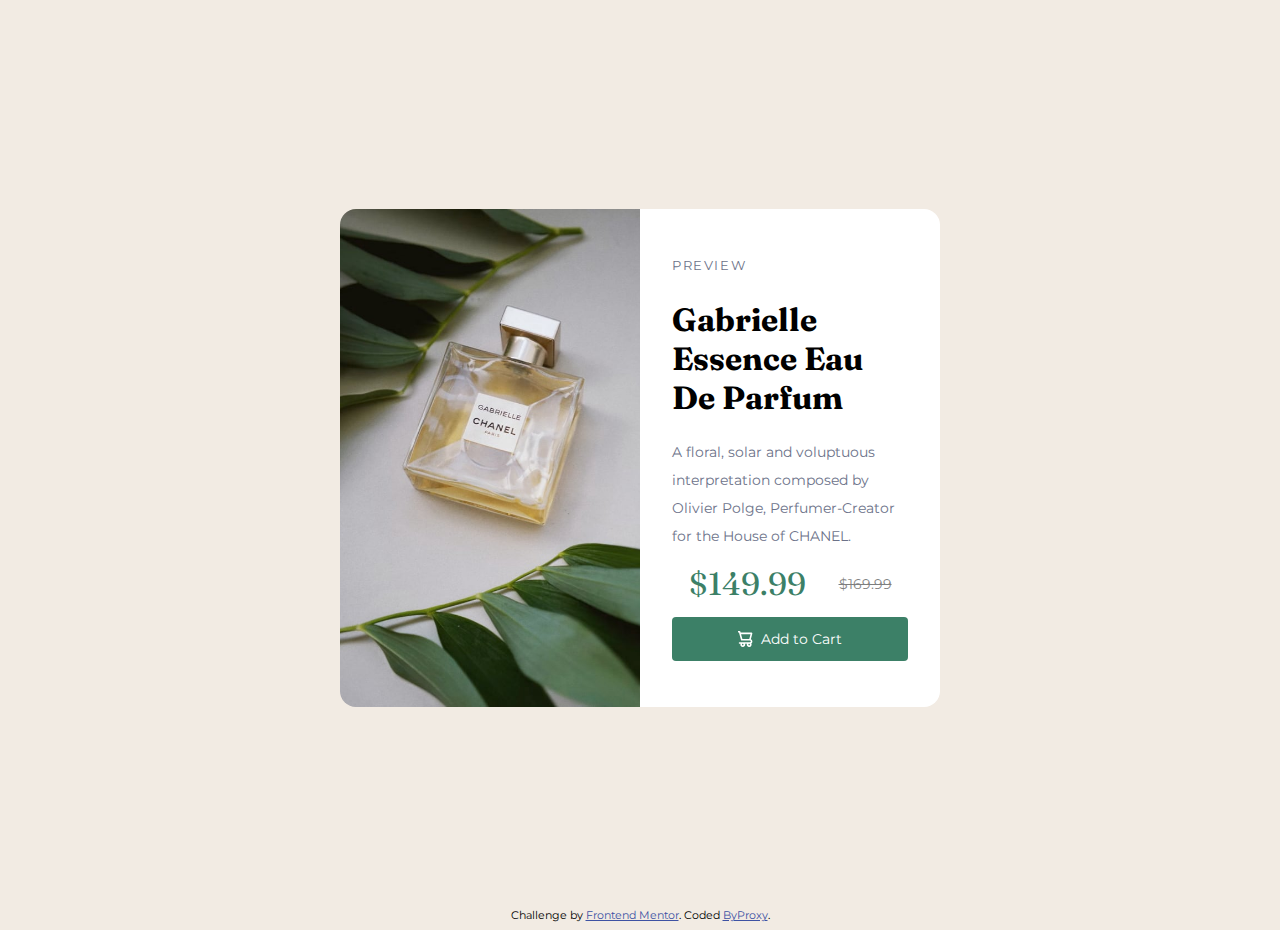
==== index.html @ f90d452f "test2" ====
<!DOCTYPE html>
<html lang="en">

<head>
  <meta charset="UTF-8">
  <meta name="viewport" content="width=device-width, initial-scale=1.0">
  <!-- displays site properly based on user's device -->
  <link rel="stylesheet" type="text/css" href="styles.css">
  <link rel="icon" type="image/png" sizes="32x32" href="./images/favicon-32x32.png">
  <link rel="preconnect" href="https://fonts.googleapis.com">
  <link rel="preconnect" href="https://fonts.gstatic.com" crossorigin>
  <link
    href="https://fonts.googleapis.com/css2?family=Fraunces:opsz,wght@9..144,700&family=Montserrat:wght@500;700&display=swap"
    rel="stylesheet">
  <title>Frontend Mentor | Product preview card component</title>

</head>

<body>
  <div class="container">
    <div class="card">
      <div class="card-image">

      </div>
      <div class="card-body">
        <p>Preview</p>

        <h1>Gabrielle Essence Eau De Parfum</h1>
        <p>A floral, solar and voluptuous interpretation composed by Olivier Polge,
          Perfumer-Creator for the House of CHANEL.
        </p>
        <div class="price-container">
          <div class="price h1">$149.99</div>
          <div class="before-price">$169.99</div>
        </div>


        <p><a class="btn">Add to Cart</a></p>
      </div>
    </div>



  </div>
  <div class="attribution">
    Challenge by <a href="https://www.frontendmentor.io?ref=challenge" target="_blank">Frontend Mentor</a>.
    Coded <a href="#">ByProxy</a>.
  </div>
</body>

</html>
---- styles.css ----
.attribution {
    font-size: 11px;
    text-align: center;
}

.attribution a {
    color: hsl(228, 45%, 44%);
}

:root {
    --cream: hsl(30, 38%, 92%);
    --dark-cyan: hsl(158, 36%, 37%);
    --very-dark-blue: hsl(212, 21%, 14%);
    --dark-grayish-blue: hsl(228, 12%, 48%);
}
 
.container {
    width: 100%;
    height: 100vh;
    margin: auto;
    display: flex;
    justify-content: center;
    align-items: center;

}

.card {
    display: flex;
    flex-direction: column;
    flex-wrap: nowrap;
    min-height: 450px;
    max-width: 600px;

}

.card p:first-of-type {
    text-transform: uppercase;
    letter-spacing: .1rem;

    font-size: 90%;
}

.card p {
    line-height: 2;
    color: var(--dark-grayish-blue);
}

.card-image {
    border-radius: 1rem 1rem 0 0;
    display: inline-flex;
    min-height: 240px;
    overflow: hidden;
    background: url(/images/image-product-desktop.jpg);
    background-position: 50% 30%;
    background-repeat: no-repeat;
    background-size: cover;
    padding: 2rem;
    max-width: 100%;
}

.card-body {
    max-width: 100%;
    background-color: white;
    padding: 2rem;
    border-radius: 0 0 1rem 1rem;
}

body {
    font-family: 'Roboto', sans-serif;
    background-color: var(--cream);
    font-family: 'Montserrat', sans-serif;
    font-size: 14px;
}

h1,
.h1 {
    font-family: 'Fraunces', serif;
    font-size: 2rem;
}

.h1 {
    color: var(--dark-cyan);
}

.price-container {
    width: 100%;
    display: flex;
    justify-content: space-around;
    align-items: center
}

.card-body .btn {
    display: block;
    background-color: var(--dark-cyan);
    padding: 0.5rem;
    color: white;
    border-radius: .25rem;
    text-align: center;
}

.card-body .btn:before {
    content: url('/images/icon-cart.svg');
    margin-right: .5rem;
    position: relative;
    top: 3px;
}

.price-container div:last-child {
    text-decoration: line-through;
    opacity: 50%;
}

@media (min-width:768px) or (orientation:landscape) {
    .card {
        display: flex;
        flex-wrap: nowrap;
        flex-direction: row;
    }

    .card-image {
        background-position: 60% 20%;
        background-size: cover;
        width: 50%;
        border-radius: 1rem 0 0 1rem;


    }

    .card-body {
        width: 50%;
        border-radius: 0 1rem 1rem 0;
    }
}
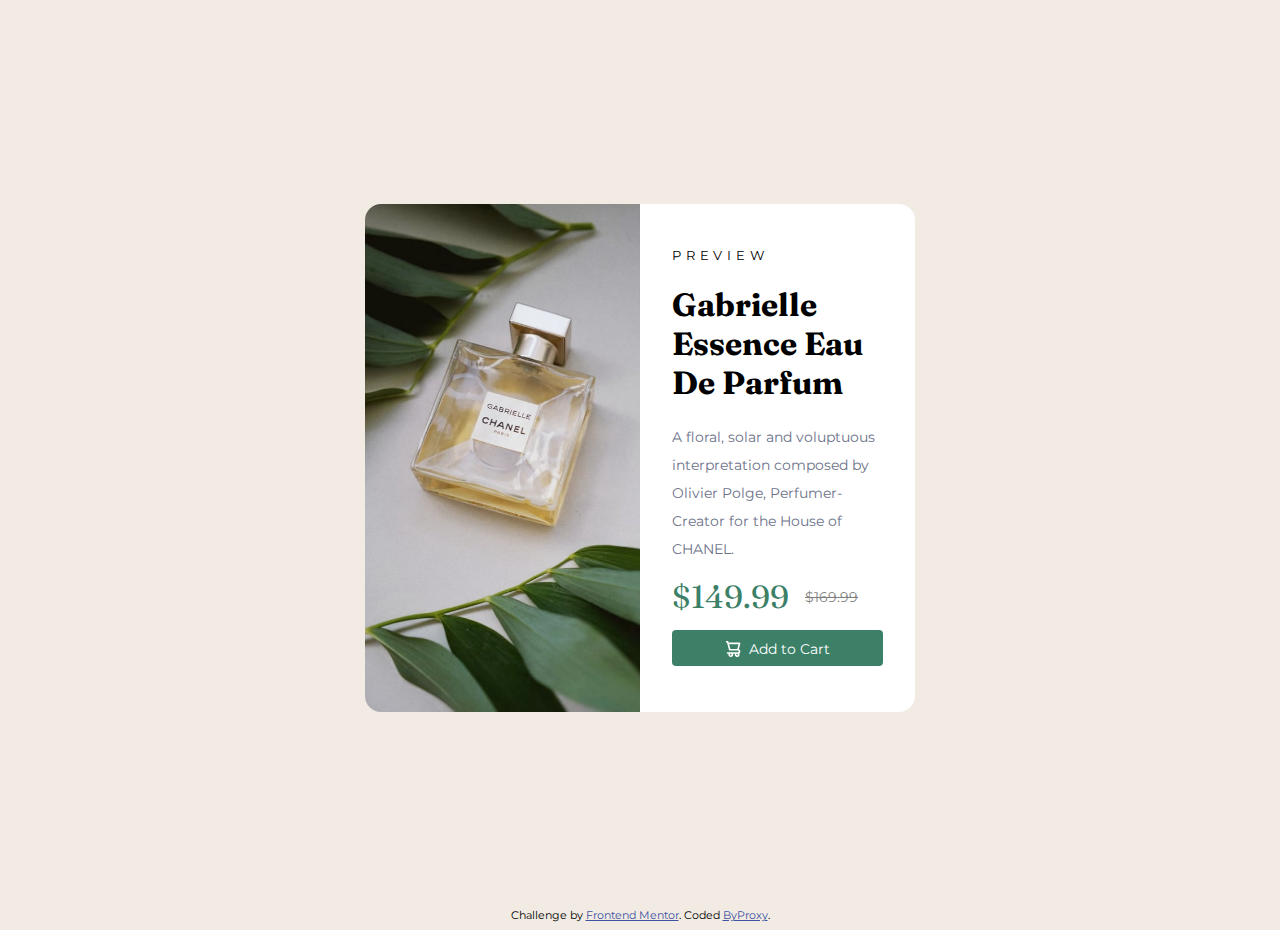
==== commit d525fe5d: "size fix" ====
--- a/index.html
+++ b/index.html
@@ -23,29 +23,37 @@
 
       </div>
       <div class="card-body">
+      <header>
         <p>Preview</p>
-
+      </header>
+      <main>
         <h1>Gabrielle Essence Eau De Parfum</h1>
         <p>A floral, solar and voluptuous interpretation composed by Olivier Polge,
           Perfumer-Creator for the House of CHANEL.
         </p>
+      </main> 
+      <section aria-label="Price">      
         <div class="price-container">
           <div class="price h1">$149.99</div>
           <div class="before-price">$169.99</div>
         </div>
+      
 
 
         <p><a class="btn">Add to Cart</a></p>
+      </section>
       </div>
     </div>
 
 
 
   </div>
+  <footer>
   <div class="attribution">
     Challenge by <a href="https://www.frontendmentor.io?ref=challenge" target="_blank">Frontend Mentor</a>.
     Coded <a href="#">ByProxy</a>.
   </div>
+</footer>
 </body>
 
 </html>--- a/styles.css
+++ b/styles.css
@@ -1,3 +1,4 @@
+
 .attribution {
     font-size: 11px;
     text-align: center;
@@ -13,7 +14,7 @@
     --very-dark-blue: hsl(212, 21%, 14%);
     --dark-grayish-blue: hsl(228, 12%, 48%);
 }
- 
+
 .container {
     width: 100%;
     height: 100vh;
@@ -28,19 +29,19 @@
     display: flex;
     flex-direction: column;
     flex-wrap: nowrap;
-    min-height: 450px;
-    max-width: 600px;
+    min-height: 400px;
+    max-width: 550px;
 
 }
 
-.card p:first-of-type {
+header p {
     text-transform: uppercase;
-    letter-spacing: .1rem;
+    letter-spacing: .3rem;
 
     font-size: 90%;
 }
 
-.card p {
+main p {
     line-height: 2;
     color: var(--dark-grayish-blue);
 }
@@ -50,7 +51,7 @@
     display: inline-flex;
     min-height: 240px;
     overflow: hidden;
-    background: url(/images/image-product-desktop.jpg);
+    background: url(images/image-product-desktop.jpg);
     background-position: 50% 30%;
     background-repeat: no-repeat;
     background-size: cover;
@@ -64,9 +65,35 @@
     padding: 2rem;
     border-radius: 0 0 1rem 1rem;
 }
+@media screen and (min-width:768px) {
+    .card {
+        display: flex;
+        flex-wrap: nowrap;
+        flex-direction: row;
+    }
 
+    .card-image {
+        background-position: 60% 20%;
+        background-size: cover;
+        width: 50%;
+        border-radius: 1rem 0 0 1rem;
+
+
+    }
+
+    .card-body {
+        width: 50%;
+        border-radius: 0 1rem 1rem 0;
+       
+    }
+    .price-container {
+        width: 100%;
+        display: flex;
+        justify-content: space-around;
+        align-items: center;
+    }
+} 
 body {
-    font-family: 'Roboto', sans-serif;
     background-color: var(--cream);
     font-family: 'Montserrat', sans-serif;
     font-size: 14px;
@@ -85,10 +112,13 @@
 .price-container {
     width: 100%;
     display: flex;
-    justify-content: space-around;
-    align-items: center
+    justify-content: flex-start;
+    align-items: center;
 }
+section .price {
+margin-right:1rem;
 
+}
 .card-body .btn {
     display: block;
     background-color: var(--dark-cyan);
@@ -99,35 +129,15 @@
 }
 
 .card-body .btn:before {
-    content: url('/images/icon-cart.svg');
+    content: url('images/icon-cart.svg');
     margin-right: .5rem;
     position: relative;
     top: 3px;
-}
+}  
 
 .price-container div:last-child {
     text-decoration: line-through;
     opacity: 50%;
+    
 }
 
-@media (min-width:768px) or (orientation:landscape) {
-    .card {
-        display: flex;
-        flex-wrap: nowrap;
-        flex-direction: row;
-    }
-
-    .card-image {
-        background-position: 60% 20%;
-        background-size: cover;
-        width: 50%;
-        border-radius: 1rem 0 0 1rem;
-
-
-    }
-
-    .card-body {
-        width: 50%;
-        border-radius: 0 1rem 1rem 0;
-    }
-}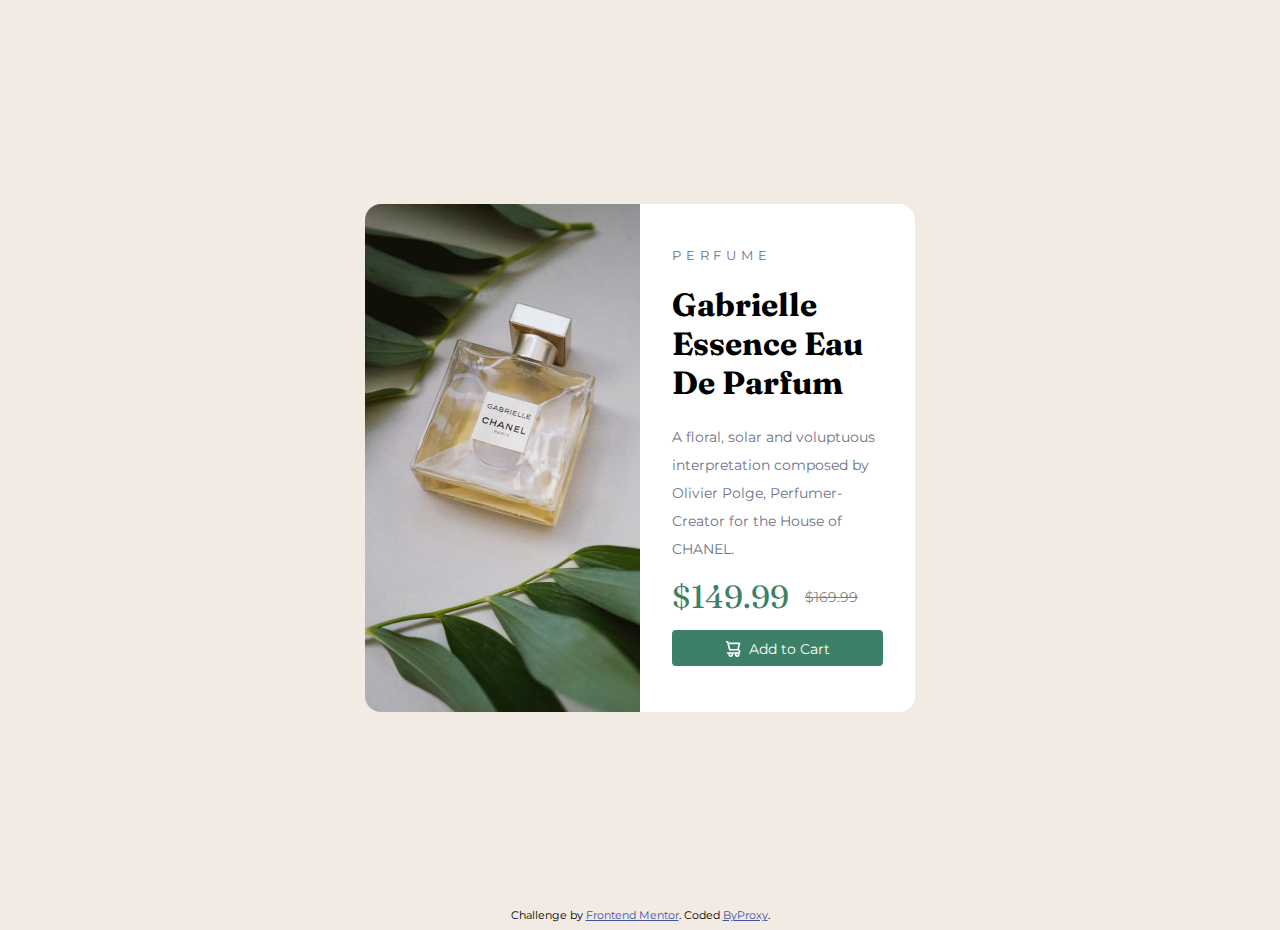
==== commit 2b36de16: "correction 1899" ====
--- a/index.html
+++ b/index.html
@@ -24,7 +24,7 @@
       </div>
       <div class="card-body">
       <header>
-        <p>Preview</p>
+        <p>Perfume</p>
       </header>
       <main>
         <h1>Gabrielle Essence Eau De Parfum</h1>
@@ -40,7 +40,7 @@
       
 
 
-        <p><a class="btn">Add to Cart</a></p>
+        <p><a href="#" class="btn">Add to Cart</a></p>
       </section>
       </div>
     </div>
--- a/styles.css
+++ b/styles.css
@@ -37,7 +37,7 @@
 header p {
     text-transform: uppercase;
     letter-spacing: .3rem;
-
+    color:var(--dark-grayish-blue);
     font-size: 90%;
 }
 
@@ -126,8 +126,11 @@
     color: white;
     border-radius: .25rem;
     text-align: center;
+    text-decoration: none;
 }
-
+.card-body .btn:hover{
+    filter: brightness(65%);
+} 
 .card-body .btn:before {
     content: url('images/icon-cart.svg');
     margin-right: .5rem;
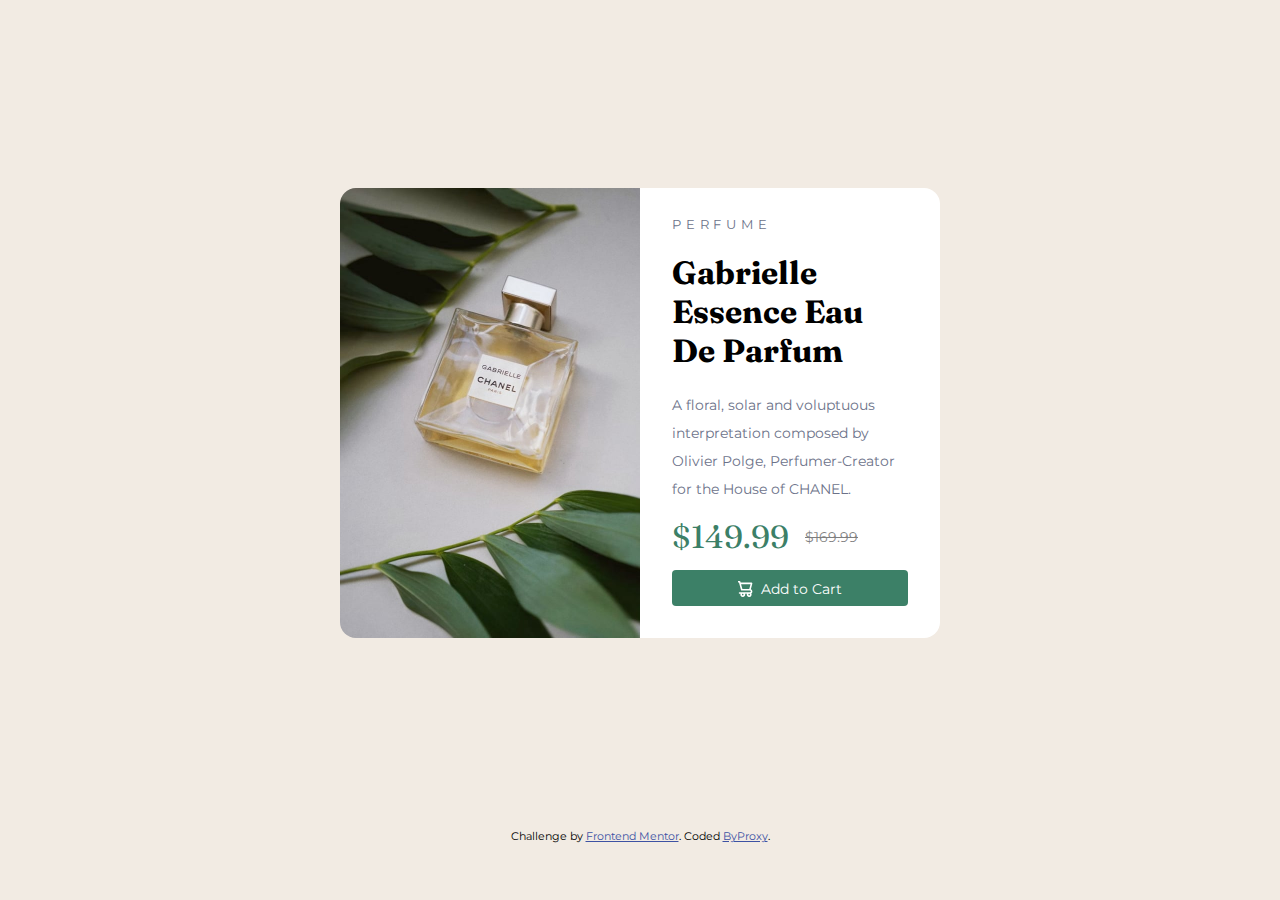
==== commit 5806c1d2: "height" ====
--- a/index.html
+++ b/index.html
@@ -19,14 +19,16 @@
 <body>
   <div class="container">
     <div class="card">
+      
       <div class="card-image">
-
+        <section aria-label="product-image"></section>
       </div>
+   
       <div class="card-body">
-      <header>
+      <header aria-label="Category">
         <p>Perfume</p>
       </header>
-      <main>
+      <main aria-label="Product">
         <h1>Gabrielle Essence Eau De Parfum</h1>
         <p>A floral, solar and voluptuous interpretation composed by Olivier Polge,
           Perfumer-Creator for the House of CHANEL.
@@ -48,10 +50,12 @@
 
 
   </div>
-  <footer>
+  <footer>  
   <div class="attribution">
+<p>
     Challenge by <a href="https://www.frontendmentor.io?ref=challenge" target="_blank">Frontend Mentor</a>.
-    Coded <a href="#">ByProxy</a>.
+    Coded <a href="#">ByProxy</a>.</p>
+  
   </div>
 </footer>
 </body>
--- a/styles.css
+++ b/styles.css
@@ -1,27 +1,23 @@
-
-.attribution {
-    font-size: 11px;
-    text-align: center;
-}
-
-.attribution a {
-    color: hsl(228, 45%, 44%);
-}
-
 :root {
     --cream: hsl(30, 38%, 92%);
     --dark-cyan: hsl(158, 36%, 37%);
     --very-dark-blue: hsl(212, 21%, 14%);
     --dark-grayish-blue: hsl(228, 12%, 48%);
 }
-
+body {
+    background-color: var(--cream);
+    font-family: 'Montserrat', sans-serif;
+    font-size: 14px;
+    margin:.5rem 1rem;
+}
 .container {
     width: 100%;
-    height: 100vh;
+    min-height: 90vh;
     margin: auto;
     display: flex;
     justify-content: center;
     align-items: center;
+    overflow:hidden;
 
 }
 
@@ -29,8 +25,9 @@
     display: flex;
     flex-direction: column;
     flex-wrap: nowrap;
-    min-height: 400px;
-    max-width: 550px;
+    min-height: 450px;
+    max-width: 600px;
+    margin: 1rem;
 
 }
 
@@ -62,7 +59,7 @@
 .card-body {
     max-width: 100%;
     background-color: white;
-    padding: 2rem;
+    padding: 1rem 2rem;
     border-radius: 0 0 1rem 1rem;
 }
 @media screen and (min-width:768px) {
@@ -93,14 +90,9 @@
         align-items: center;
     }
 } 
-body {
-    background-color: var(--cream);
-    font-family: 'Montserrat', sans-serif;
-    font-size: 14px;
-}
 
-h1,
-.h1 {
+
+h1, .h1 {
     font-family: 'Fraunces', serif;
     font-size: 2rem;
 }
@@ -141,6 +133,15 @@
 .price-container div:last-child {
     text-decoration: line-through;
     opacity: 50%;
-    
+  
+}
+footer {display:block;}
+footer .attribution {
+    font-size: 11px;
+    text-align: center;
 }
 
+footer .attribution a {
+    color: hsl(228, 45%, 44%);
+}
+
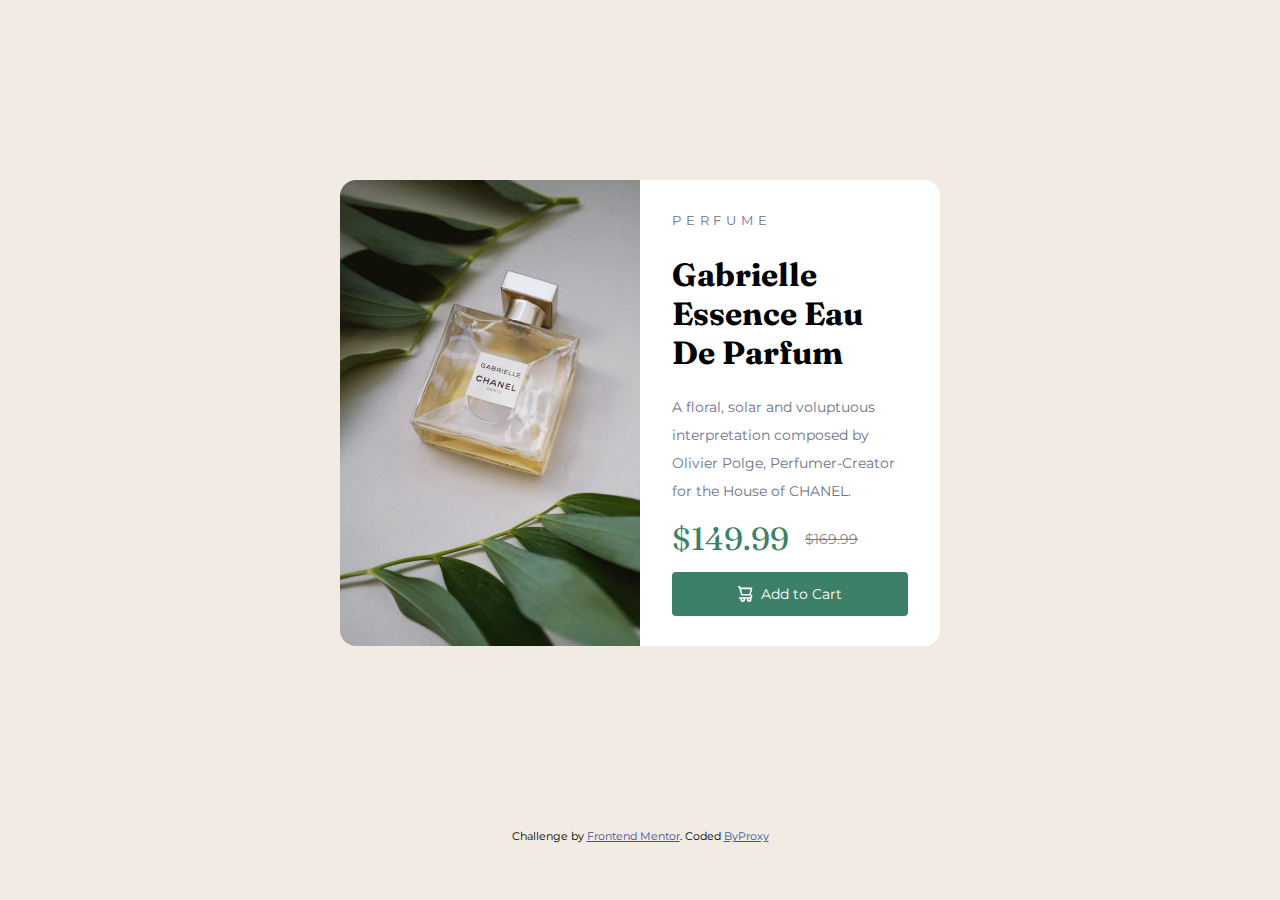
==== commit c611044c: "sections" ====
--- a/index.html
+++ b/index.html
@@ -18,46 +18,32 @@
 
 <body>
   <div class="container">
+    <main aria-label="Product">
     <div class="card">
-      
       <div class="card-image">
-        <section aria-label="product-image"></section>
       </div>
-   
       <div class="card-body">
       <header aria-label="Category">
         <p>Perfume</p>
       </header>
-      <main aria-label="Product">
         <h1>Gabrielle Essence Eau De Parfum</h1>
         <p>A floral, solar and voluptuous interpretation composed by Olivier Polge,
           Perfumer-Creator for the House of CHANEL.
         </p>
-      </main> 
-      <section aria-label="Price">      
         <div class="price-container">
           <div class="price h1">$149.99</div>
           <div class="before-price">$169.99</div>
         </div>
-      
-
-
         <p><a href="#" class="btn">Add to Cart</a></p>
-      </section>
       </div>
+    </main> 
     </div>
-
-
-
   </div>
-  <footer>  
+<footer>  
   <div class="attribution">
-<p>
-    Challenge by <a href="https://www.frontendmentor.io?ref=challenge" target="_blank">Frontend Mentor</a>.
-    Coded <a href="#">ByProxy</a>.</p>
-  
-  </div>
+    <p>Challenge by <a href="https://www.frontendmentor.io?ref=challenge" target="_blank">Frontend Mentor</a>.
+    Coded <a href="#">ByProxy</a></p>
+    </div>
 </footer>
 </body>
-
 </html>--- a/styles.css
+++ b/styles.css
@@ -107,7 +107,7 @@
     justify-content: flex-start;
     align-items: center;
 }
-section .price {
+.price-container .price {
 margin-right:1rem;
 
 }
